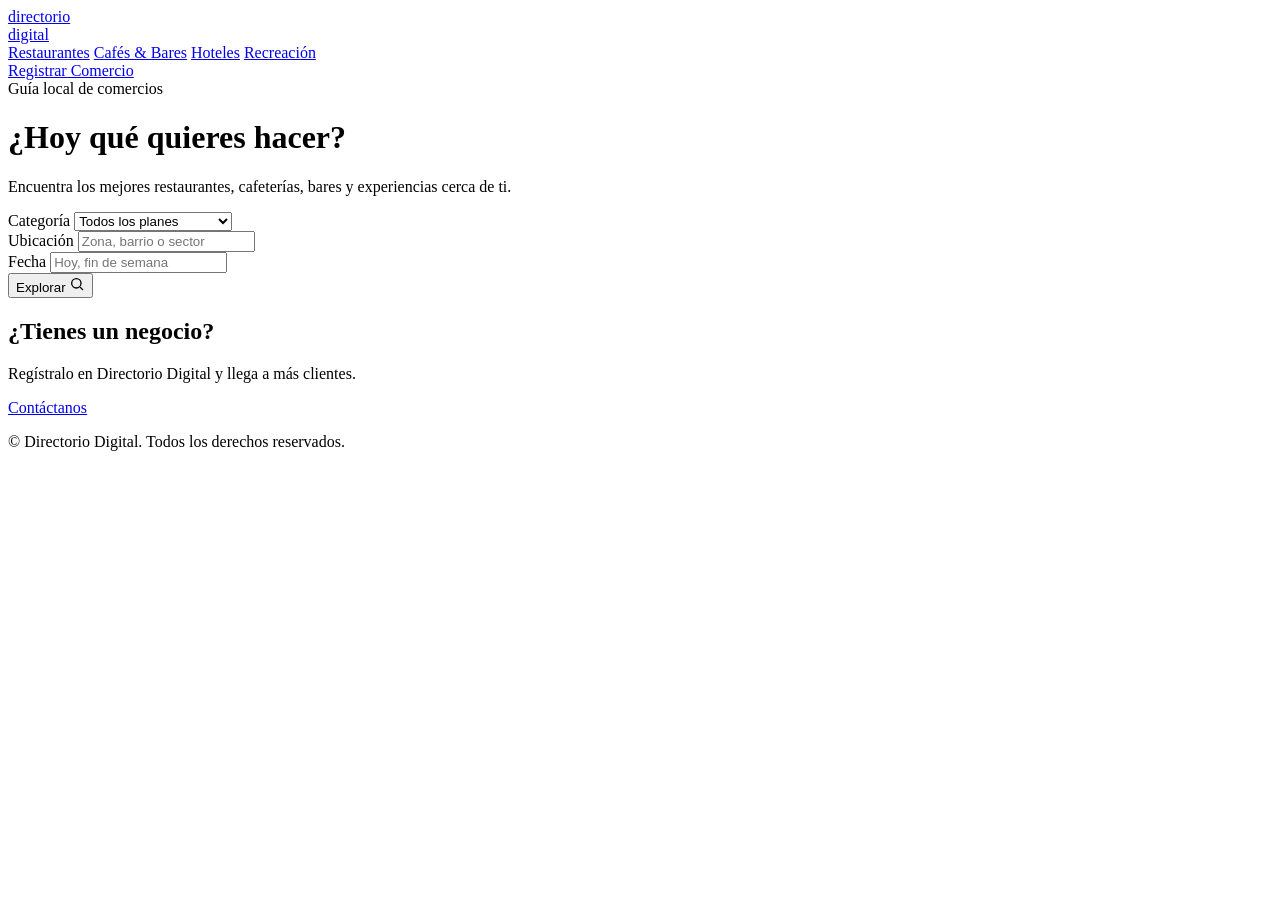
==== index.html @ 1da175fe "Add files via upload" ====
<!DOCTYPE html>
<html lang="es">
<head>
  <meta charset="UTF-8">
  <meta name="viewport" content="width=device-width, initial-scale=1.0">
  <title>Directorio Digital — ¿Hoy qué quieres hacer?</title>
  <meta name="description" content="Directorio Digital — encuentra los mejores restaurantes, cafeterías, bares y experiencias cerca de ti.">
  <link rel="preconnect" href="https://fonts.googleapis.com">
  <link rel="preconnect" href="https://fonts.gstatic.com" crossorigin>
  <link href="https://fonts.googleapis.com/css2?family=Plus+Jakarta+Sans:wght@500;600;700;800&family=Inter:wght@400;500;600&display=swap" rel="stylesheet">
  <link rel="stylesheet" href="css/style.css">
</head>
<body>
  <div class="hero-wrap">
    <div class="stars" aria-hidden="true"></div>

    <header class="site-header">
      <div class="container header-inner">
        <a href="/" class="logo">directorio<br><span>digital</span></a>
        <nav class="nav">
          <a href="#restaurantes">Restaurantes</a>
          <a href="#cafes">Cafés &amp; Bares</a>
          <a href="#hoteles">Hoteles</a>
          <a href="#recreacion">Recreación</a>
        </nav>
        <a href="#registrar" class="btn btn-white">Registrar Comercio</a>
      </div>
    </header>

    <main class="hero">
      <div class="container hero-inner">
        <span class="badge">Guía local de comercios</span>
        <h1>¿Hoy qué quieres hacer?</h1>
        <p class="hero-subtitle">Encuentra los mejores restaurantes, cafeterías, bares y experiencias cerca de ti.</p>

        <form class="search-bar" role="search" onsubmit="return false;">
          <div class="search-field">
            <label for="categoria">Categoría</label>
            <select id="categoria">
              <option>Todos los planes</option>
              <option>Restaurantes</option>
              <option>Cafés</option>
              <option>Bares &amp; Vida Nocturna</option>
              <option>Hoteles &amp; Hospedaje</option>
              <option>Centros Recreativos</option>
            </select>
          </div>
          <div class="search-field">
            <label for="ubicacion">Ubicación</label>
            <input id="ubicacion" type="text" placeholder="Zona, barrio o sector">
          </div>
          <div class="search-field">
            <label for="fecha">Fecha</label>
            <input id="fecha" type="text" placeholder="Hoy, fin de semana">
          </div>
          <button type="submit" class="btn btn-accent">
            Explorar
            <svg width="16" height="16" viewBox="0 0 24 24" fill="none" stroke="currentColor" stroke-width="2"><circle cx="11" cy="11" r="7"/><line x1="21" y1="21" x2="16.65" y2="16.65"/></svg>
          </button>
        </form>
      </div>

      <div class="carousel" id="carousel"></div>
    </main>
  </div>

  <section id="registrar" class="cta">
    <div class="container">
      <h2>¿Tienes un negocio?</h2>
      <p>Regístralo en Directorio Digital y llega a más clientes.</p>
      <a href="mailto:contacto@directoriodigital.com" class="btn btn-dark">Contáctanos</a>
    </div>
  </section>

  <footer class="site-footer">
    <div class="container">
      <p>&copy; <span id="year"></span> Directorio Digital. Todos los derechos reservados.</p>
    </div>
  </footer>

  <script src="js/main.js"></script>
</body>
</html>
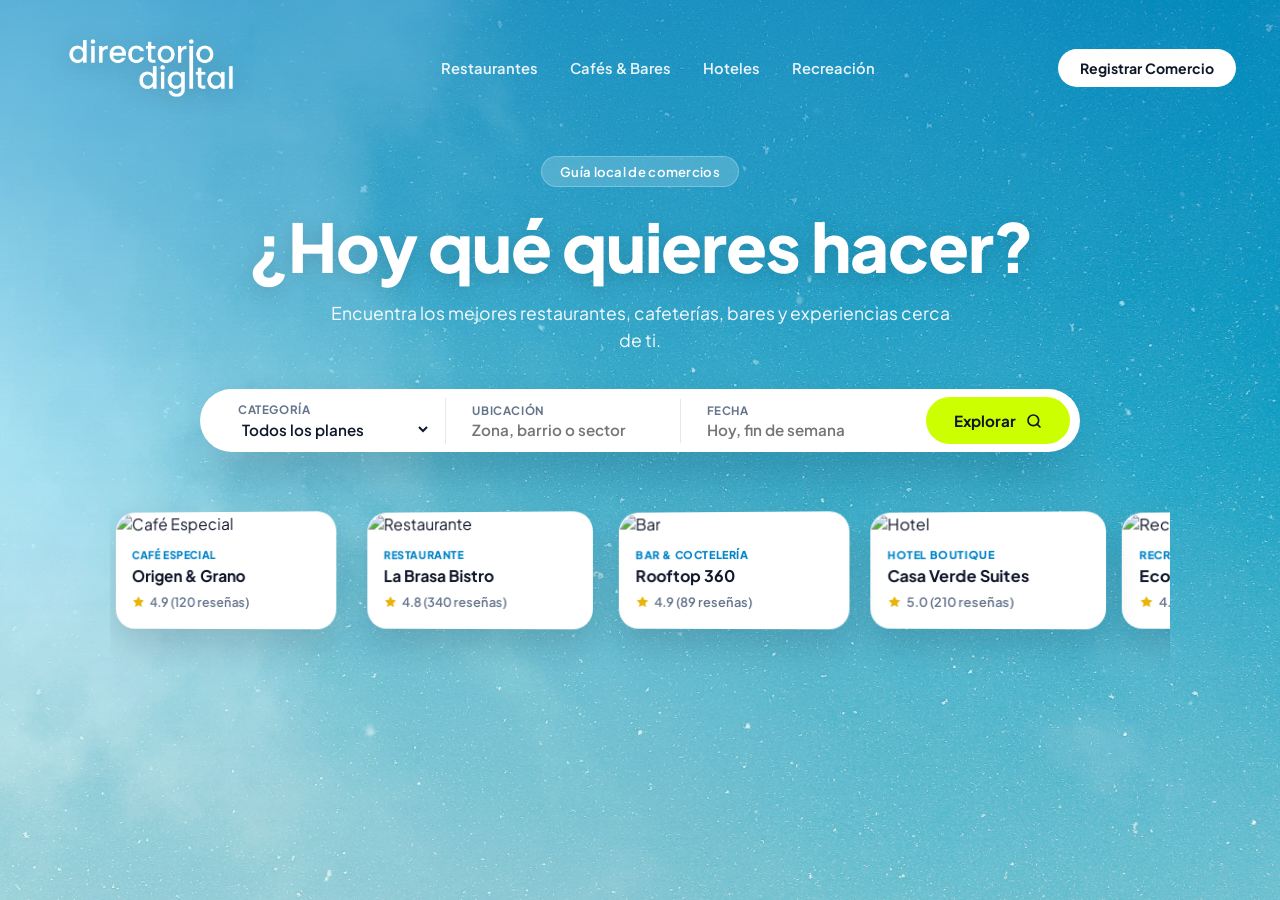
==== commit ae510ef5: "Add files via upload" ====
--- a/index.html
+++ b/index.html
@@ -5,79 +5,538 @@
   <meta name="viewport" content="width=device-width, initial-scale=1.0">
   <title>Directorio Digital — ¿Hoy qué quieres hacer?</title>
   <meta name="description" content="Directorio Digital — encuentra los mejores restaurantes, cafeterías, bares y experiencias cerca de ti.">
+  <!-- Google Fonts: Plus Jakarta Sans -->
   <link rel="preconnect" href="https://fonts.googleapis.com">
   <link rel="preconnect" href="https://fonts.gstatic.com" crossorigin>
-  <link href="https://fonts.googleapis.com/css2?family=Plus+Jakarta+Sans:wght@500;600;700;800&family=Inter:wght@400;500;600&display=swap" rel="stylesheet">
-  <link rel="stylesheet" href="css/style.css">
+  <link href="https://fonts.googleapis.com/css2?family=Plus+Jakarta+Sans:wght@400;500;600;700;800&display=swap" rel="stylesheet">
+  
+  <style>
+    :root {
+      --primary-blue: #0284c7;
+      --lime-accent: #ccff00;
+      --dark-text: #0f172a;
+      --muted-text: #64748b;
+      --glass-border: rgba(255, 255, 255, 0.25);
+    }
+
+    * {
+      margin: 0;
+      padding: 0;
+      box-sizing: border-box;
+      font-family: 'Plus Jakarta Sans', sans-serif;
+    }
+
+    body {
+      min-height: 100vh;
+      color: #ffffff;
+      overflow-x: hidden;
+      display: flex;
+      flex-direction: column;
+      position: relative;
+      background-color: #0284c7;
+    }
+
+    /* --- Fondo Animado --- */
+    .bg-animated {
+      position: fixed;
+      top: -10%;
+      left: -10%;
+      width: 120%;
+      height: 120%;
+      z-index: -2;
+      background-image: url('[data-uri]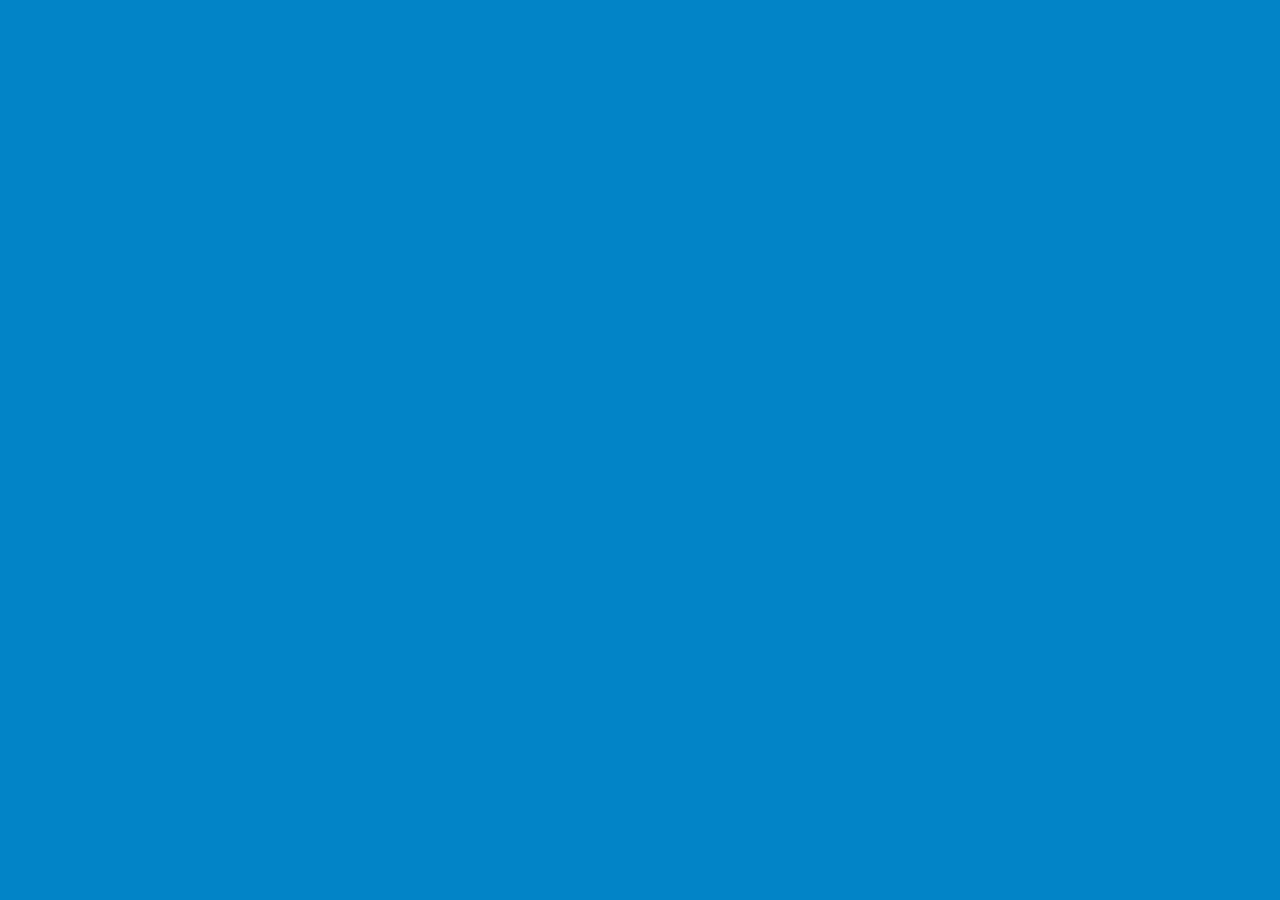
==== commit 7fbf18b9: "Add files via upload" ====
--- a/index.html
+++ b/index.html
@@ -342,21 +342,113 @@
       }
     }
 
+    /* --- Menú móvil (hamburguesa) --- */
+    .menu-toggle {
+      display: none;
+      background: none;
+      border: none;
+      width: 40px;
+      height: 40px;
+      padding: 8px;
+      flex-direction: column;
+      justify-content: center;
+      align-items: center;
+      gap: 5px;
+      cursor: pointer;
+      z-index: 20;
+    }
+
+    .menu-toggle span {
+      display: block;
+      width: 22px;
+      height: 2px;
+      background: #ffffff;
+      border-radius: 2px;
+      transition: transform 0.25s ease, opacity 0.25s ease;
+    }
+
+    body.menu-open .menu-toggle span:nth-child(1) {
+      transform: translateY(7px) rotate(45deg);
+    }
+    body.menu-open .menu-toggle span:nth-child(2) {
+      opacity: 0;
+    }
+    body.menu-open .menu-toggle span:nth-child(3) {
+      transform: translateY(-7px) rotate(-45deg);
+    }
+
+    .mobile-nav {
+      display: none;
+      flex-direction: column;
+      gap: 4px;
+      max-width: 1240px;
+      margin: 0 auto;
+      padding: 0 20px;
+      overflow: hidden;
+      max-height: 0;
+      opacity: 0;
+      transition: max-height 0.3s ease, opacity 0.25s ease, padding 0.3s ease;
+    }
+
+    .mobile-nav a {
+      color: #ffffff;
+      text-decoration: none;
+      font-size: 1rem;
+      font-weight: 600;
+      padding: 12px 4px;
+      border-bottom: 1px solid rgba(255, 255, 255, 0.15);
+    }
+
+    .mobile-nav .btn-cta-nav {
+      margin-top: 12px;
+      text-align: center;
+      border-bottom: none;
+      color: var(--dark-text);
+    }
+
+    body.menu-open .mobile-nav {
+      max-height: 400px;
+      opacity: 1;
+      padding: 10px 20px 20px;
+    }
+
     /* --- Responsive --- */
     @media (max-width: 768px) {
       header {
-        padding: 18px 20px;
+        padding: 16px 20px;
       }
       .brand-logo {
-        height: 60px; /* Tamaño adaptado para móviles */
+        height: 48px; /* Tamaño adaptado para móviles */
       }
       nav {
         display: none;
+      }
+      .menu-toggle {
+        display: flex;
+      }
+      header .btn-cta-nav {
+        display: none;
+      }
+      .mobile-nav {
+        display: flex;
+      }
+      .hero {
+        margin-top: 8px;
+        padding: 0 16px;
+      }
+      .hero-tag {
+        font-size: 0.75rem;
+        padding: 5px 14px;
+      }
+      .hero p {
+        font-size: 1rem;
+        margin-bottom: 28px;
       }
       .search-container {
         flex-direction: column;
         border-radius: 20px;
         padding: 16px;
+        margin-bottom: 28px;
       }
       .search-field {
         width: 100%;
@@ -369,8 +461,46 @@
         justify-content: center;
         margin-top: 10px;
       }
-    }
-  </style>
+      .showcase-wrapper {
+        padding: 8px 0 40px;
+        perspective: none;
+      }
+      .carousel-track {
+        gap: 16px;
+        animation-duration: 28s;
+      }
+      .biz-card {
+        width: 190px;
+        transform: none;
+      }
+      .biz-card:hover {
+        transform: translateY(-4px);
+      }
+      .biz-image {
+        height: 110px;
+      }
+    }
+
+    @media (max-width: 420px) {
+      header {
+        padding: 14px 16px;
+      }
+      .brand-logo {
+        height: 40px;
+      }
+      .hero h1 {
+        letter-spacing: -0.5px;
+      }
+      .search-container {
+        padding: 12px;
+      }
+      .biz-card {
+        width: 168px;
+      }
+      .biz-image {
+        height: 96px;
+      }
+    }
 </head>
 <body>
 
@@ -390,7 +520,18 @@
       <a href="#">Recreación</a>
     </nav>
     <a href="#" class="btn-cta-nav">Registrar Comercio</a>
+    <button class="menu-toggle" type="button" aria-label="Abrir menú" onclick="document.body.classList.toggle('menu-open')">
+      <span></span><span></span><span></span>
+    </button>
   </header>
+
+  <nav class="mobile-nav">
+    <a href="#">Restaurantes</a>
+    <a href="#">Cafés &amp; Bares</a>
+    <a href="#">Hoteles</a>
+    <a href="#">Recreación</a>
+    <a href="#" class="btn-cta-nav">Registrar Comercio</a>
+  </nav>
 
   <!-- Sección Principal -->
   <main class="hero">
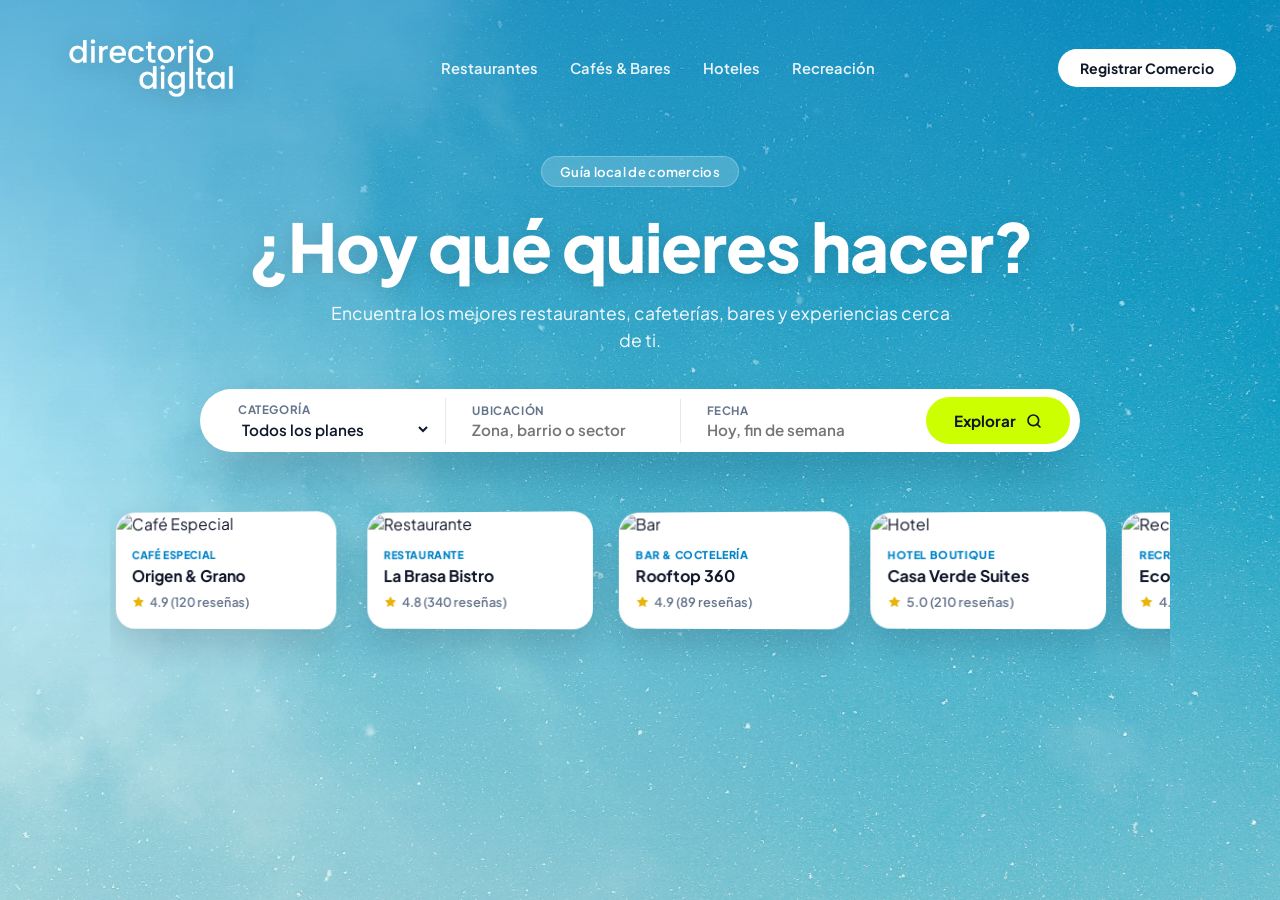
==== commit d01f7bae: "Add files via upload" ====
--- a/index.html
+++ b/index.html
@@ -44,7 +44,7 @@
       width: 120%;
       height: 120%;
       z-index: -2;
-      background-image: url('[data-uri]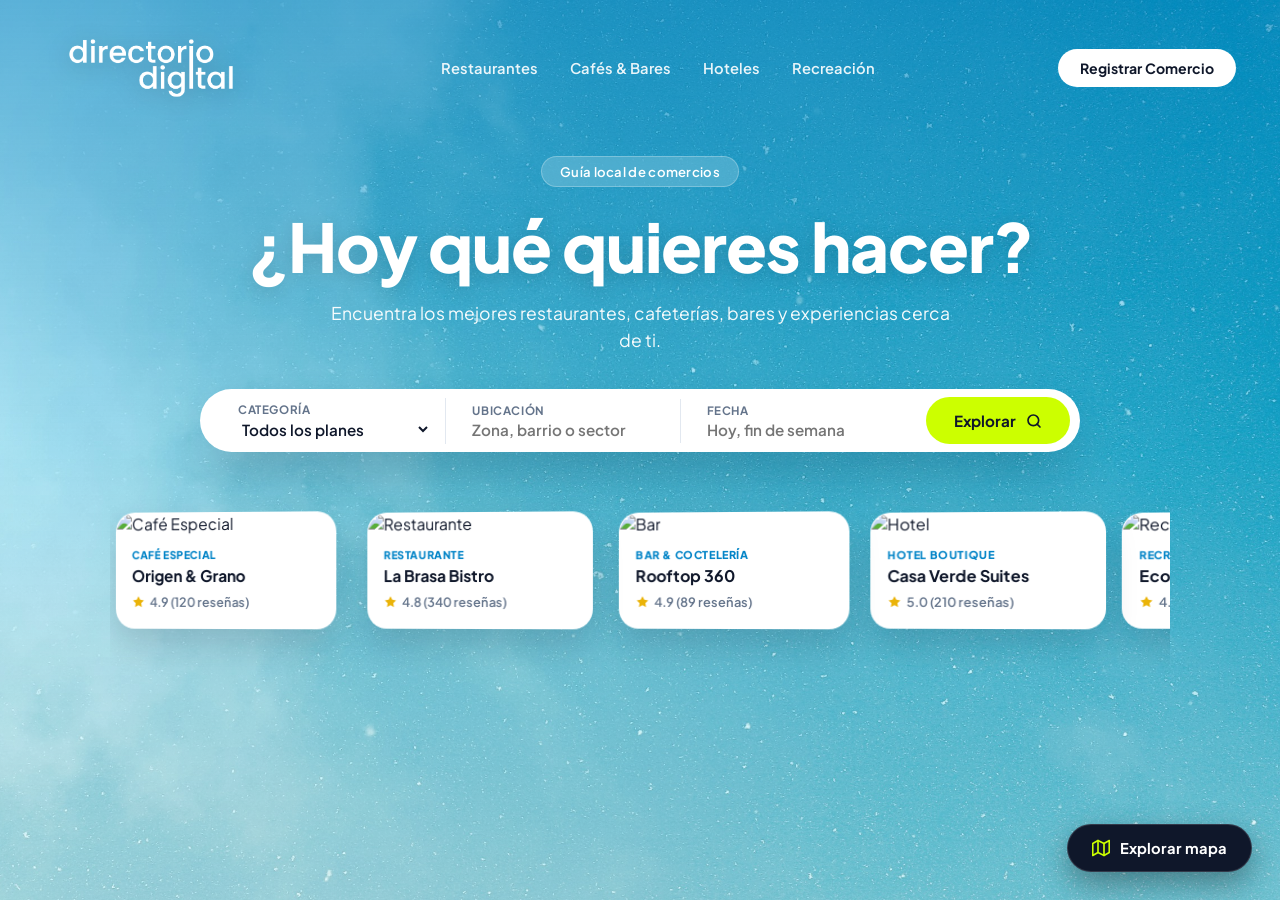
==== commit 58504838: "Update index.html" ====
--- a/index.html
+++ b/index.html
@@ -93,7 +93,7 @@
     }
 
     .brand-logo {
-      height: 88px; /* Tamaño incrementado al doble */
+      height: 88px;
       width: auto;
       object-fit: contain;
       filter: drop-shadow(0 4px 12px rgba(0, 0, 0, 0.2));
@@ -136,6 +136,7 @@
     /* --- Hero Section --- */
     .hero {
       flex: 1;
+      width: 100%;
       max-width: 1100px;
       margin: 20px auto 0;
       text-align: center;
@@ -247,6 +248,43 @@
     .btn-search:hover {
       transform: scale(1.03);
       background: #bbec00;
+    }
+
+    /* --- Botón Flotante Explorar Mapa --- */
+    .btn-floating-map {
+      position: fixed;
+      bottom: 28px;
+      right: 28px;
+      z-index: 50;
+      display: flex;
+      align-items: center;
+      gap: 10px;
+      background: var(--dark-text);
+      color: #ffffff;
+      padding: 14px 24px;
+      border-radius: 999px;
+      font-size: 0.92rem;
+      font-weight: 700;
+      text-decoration: none;
+      box-shadow: 0 12px 30px rgba(0, 0, 0, 0.35);
+      border: 1px solid rgba(255, 255, 255, 0.15);
+      transition: transform 0.25s ease, box-shadow 0.25s ease, background 0.25s ease;
+      backdrop-filter: blur(8px);
+    }
+
+    .btn-floating-map svg {
+      stroke: var(--lime-accent);
+      transition: transform 0.25s ease;
+    }
+
+    .btn-floating-map:hover {
+      transform: translateY(-4px) scale(1.04);
+      box-shadow: 0 16px 36px rgba(0, 0, 0, 0.45);
+      background: #1e293b;
+    }
+
+    .btn-floating-map:hover svg {
+      transform: rotate(-10deg) scale(1.1);
     }
 
     /* --- Carrusel 3D --- */
@@ -418,7 +456,7 @@
         padding: 16px 20px;
       }
       .brand-logo {
-        height: 48px; /* Tamaño adaptado para móviles */
+        height: 48px;
       }
       nav {
         display: none;
@@ -478,6 +516,17 @@
       }
       .biz-image {
         height: 110px;
+      }
+      .btn-floating-map {
+        bottom: 20px;
+        right: 50%;
+        transform: translateX(50%);
+        white-space: nowrap;
+        padding: 12px 20px;
+        box-shadow: 0 10px 24px rgba(0, 0, 0, 0.4);
+      }
+      .btn-floating-map:hover {
+        transform: translateX(50%) translateY(-2px);
       }
     }
 
@@ -533,6 +582,16 @@
     <a href="#">Recreación</a>
     <a href="#" class="btn-cta-nav">Registrar Comercio</a>
   </nav>
+
+  <!-- Botón Flotante Explorar Mapa -->
+  <a href="#mapa" class="btn-floating-map" aria-label="Explorar mapa">
+    <svg width="18" height="18" viewBox="0 0 24 24" fill="none" stroke="currentColor" stroke-width="2.2" stroke-linecap="round" stroke-linejoin="round">
+      <polygon points="1 6 1 22 8 18 16 22 23 18 23 2 16 6 8 2 1 6"></polygon>
+      <line x1="8" y1="2" x2="8" y2="18"></line>
+      <line x1="16" y1="6" x2="16" y2="22"></line>
+    </svg>
+    <span>Explorar mapa</span>
+  </a>
 
   <!-- Sección Principal -->
   <main class="hero">
@@ -574,7 +633,6 @@
     <div class="showcase-wrapper">
       <div class="carousel-track">
         
-        <!-- Tarjeta 1 -->
         <div class="biz-card">
           <img class="biz-image" src="https://images.unsplash.com/photo-1554118811-1e0d58224f24?w=500&auto=format&fit=crop&q=60" alt="Café Especial">
           <div class="biz-content">
@@ -587,7 +645,6 @@
           </div>
         </div>
 
-        <!-- Tarjeta 2 -->
         <div class="biz-card">
           <img class="biz-image" src="https://images.unsplash.com/photo-1517248135467-4c7edcad34c4?w=500&auto=format&fit=crop&q=60" alt="Restaurante">
           <div class="biz-content">
@@ -600,7 +657,6 @@
           </div>
         </div>
 
-        <!-- Tarjeta 3 -->
         <div class="biz-card">
           <img class="biz-image" src="https://images.unsplash.com/photo-1514933651103-005eec06c04b?w=500&auto=format&fit=crop&q=60" alt="Bar">
           <div class="biz-content">
@@ -613,7 +669,6 @@
           </div>
         </div>
 
-        <!-- Tarjeta 4 -->
         <div class="biz-card">
           <img class="biz-image" src="https://images.unsplash.com/photo-1566073771259-6a8506099945?w=500&auto=format&fit=crop&q=60" alt="Hotel">
           <div class="biz-content">
@@ -626,7 +681,6 @@
           </div>
         </div>
 
-        <!-- Tarjeta 5 -->
         <div class="biz-card">
           <img class="biz-image" src="https://images.unsplash.com/photo-1571902943202-507ec2618e8f?w=500&auto=format&fit=crop&q=60" alt="Recreación">
           <div class="biz-content">
@@ -639,7 +693,6 @@
           </div>
         </div>
 
-        <!-- Duplicados para ciclo continuo -->
         <div class="biz-card">
           <img class="biz-image" src="https://images.unsplash.com/photo-1554118811-1e0d58224f24?w=500&auto=format&fit=crop&q=60" alt="Café Especial">
           <div class="biz-content">
@@ -681,4 +734,4 @@
   </main>
 
 </body>
-</html>+</html>
